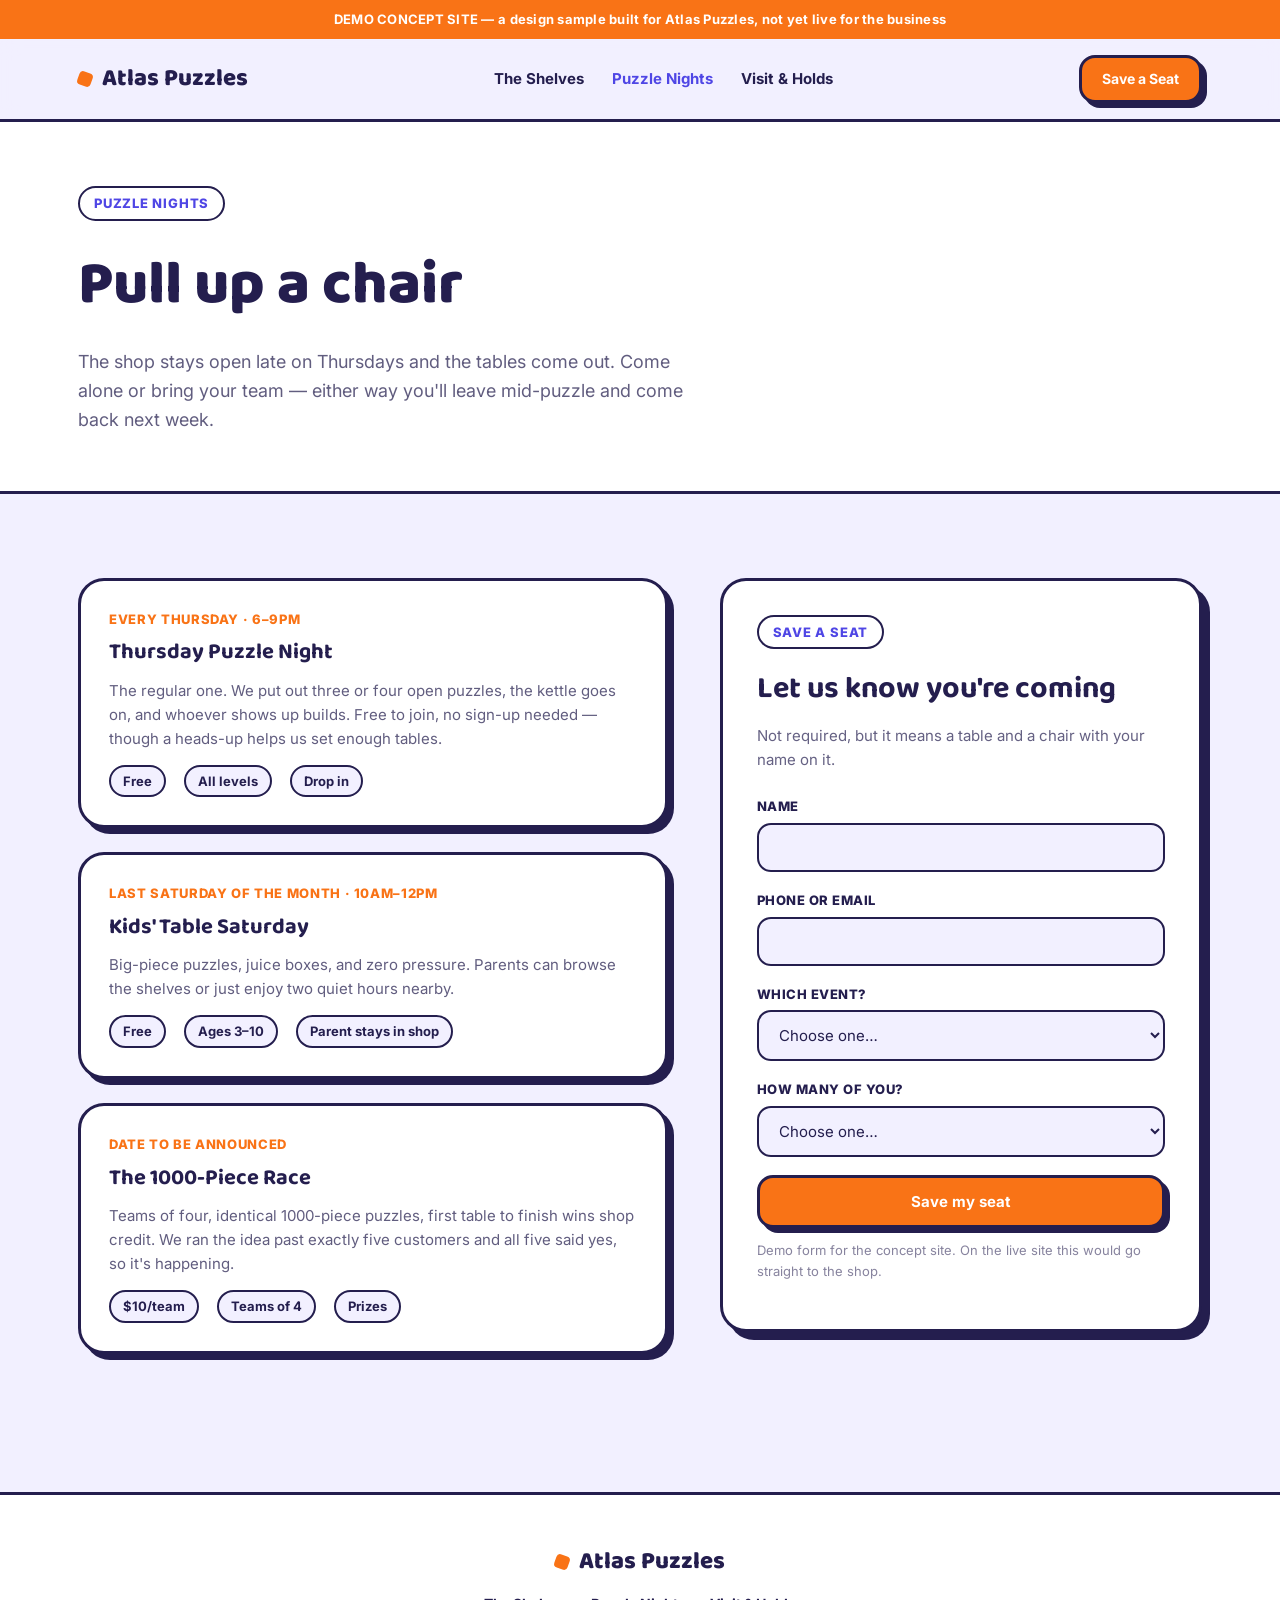
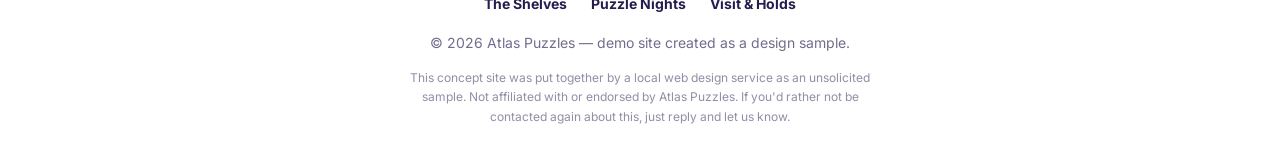
==== events.html @ 8374a34e "Expand to full multi-page site with booking flow and real photography Co-Authored-By: Claude Fable 5" ====
<!DOCTYPE html>
<html lang="en">
<head>
<meta charset="UTF-8" />
<meta name="viewport" content="width=device-width, initial-scale=1" />
<title>Puzzle Nights | Atlas Puzzles, Kelowna BC</title>
<meta name="description" content="Weekly puzzle nights and events at Atlas Puzzles on Tutt St in Kelowna. Save a seat at the table." />
<link rel="stylesheet" href="styles.css" />
<style>
  .events-grid{display:grid;grid-template-columns:1.1fr .9fr;gap:52px;align-items:start;}
  .event-card{background:#fff;border:3px solid var(--ink);border-radius:var(--r);box-shadow:6px 6px 0 var(--ink);padding:28px;margin-bottom:24px;}
  .event-card .when{font-size:13px;font-weight:800;text-transform:uppercase;letter-spacing:.05em;color:var(--sun);margin-bottom:6px;}
  .event-card h3{margin:0 0 8px;font-size:22px;}
  .event-card p{margin:0;font-size:15px;color:rgba(36,30,78,.72);}
  .event-card .meta{display:flex;gap:18px;margin-top:14px;font-size:13px;font-weight:700;flex-wrap:wrap;}
  .event-card .meta span{background:var(--bg);border:2px solid var(--ink);border-radius:100px;padding:4px 12px;}
  @media (max-width:860px){.events-grid{grid-template-columns:1fr;}}
</style>
</head>
<body>
  <div class="demo-banner">DEMO CONCEPT SITE — a design sample built for Atlas Puzzles, not yet live for the business</div>

  <header>
    <div class="wrap">
      <nav>
        <a class="logo" href="index.html"><span class="dot"></span>Atlas Puzzles</a>
        <ul>
          <li><a href="shop.html">The Shelves</a></li>
          <li><a class="active" href="events.html">Puzzle Nights</a></li>
          <li><a href="visit.html">Visit &amp; Holds</a></li>
        </ul>
        <a class="btn" href="#rsvp" style="padding:10px 20px;font-size:14px;">Save a Seat</a>
      </nav>
    </div>
  </header>

  <div class="page-hero">
    <div class="wrap">
      <span class="eyebrow">Puzzle nights</span>
      <h1>Pull up a chair</h1>
      <p>The shop stays open late on Thursdays and the tables come out. Come alone or bring your team — either way you'll leave mid-puzzle and come back next week.</p>
    </div>
  </div>

  <div class="wrap">
    <section class="events-grid">
      <div>
        <div class="event-card">
          <div class="when">Every Thursday · 6–9pm</div>
          <h3>Thursday Puzzle Night</h3>
          <p>The regular one. We put out three or four open puzzles, the kettle goes on, and whoever shows up builds. Free to join, no sign-up needed — though a heads-up helps us set enough tables.</p>
          <div class="meta"><span>Free</span><span>All levels</span><span>Drop in</span></div>
        </div>
        <div class="event-card">
          <div class="when">Last Saturday of the month · 10am–12pm</div>
          <h3>Kids' Table Saturday</h3>
          <p>Big-piece puzzles, juice boxes, and zero pressure. Parents can browse the shelves or just enjoy two quiet hours nearby.</p>
          <div class="meta"><span>Free</span><span>Ages 3–10</span><span>Parent stays in shop</span></div>
        </div>
        <div class="event-card">
          <div class="when">Date to be announced</div>
          <h3>The 1000-Piece Race</h3>
          <p>Teams of four, identical 1000-piece puzzles, first table to finish wins shop credit. We ran the idea past exactly five customers and all five said yes, so it's happening.</p>
          <div class="meta"><span>$10/team</span><span>Teams of 4</span><span>Prizes</span></div>
        </div>
      </div>

      <div id="rsvp">
        <div class="form">
          <span class="eyebrow">Save a seat</span>
          <h2 style="margin:0 0 10px;font-size:clamp(1.4rem,2.4vw,1.9rem);">Let us know you're coming</h2>
          <p style="margin:0 0 24px;font-size:15px;color:rgba(36,30,78,.7);">Not required, but it means a table and a chair with your name on it.</p>
          <div class="form-success" id="ok">Seat saved! See you Thursday. <em>(Demo form — nothing was actually sent.)</em></div>
          <form onsubmit="event.preventDefault();document.getElementById('ok').style.display='block';this.reset();">
            <label for="name">Name</label>
            <input id="name" type="text" autocomplete="name" required />
            <label for="phone">Phone or email</label>
            <input id="phone" type="text" required />
            <label for="event">Which event?</label>
            <select id="event" required>
              <option value="">Choose one…</option>
              <option>Thursday Puzzle Night</option>
              <option>Kids' Table Saturday</option>
              <option>The 1000-Piece Race (waitlist)</option>
            </select>
            <label for="count">How many of you?</label>
            <select id="count" required>
              <option value="">Choose one…</option>
              <option>Just me</option><option>2</option><option>3</option><option>4+</option>
            </select>
            <button class="btn" type="submit" style="width:100%;justify-content:center;">Save my seat</button>
          </form>
          <p class="form-note">Demo form for the concept site. On the live site this would go straight to the shop.</p>
        </div>
      </div>
    </section>
  </div>

  <footer>
    <div class="wrap">
      <a class="logo" href="index.html"><span class="dot"></span>Atlas Puzzles</a>
      <div class="footer-links">
        <a href="shop.html">The Shelves</a><a href="events.html">Puzzle Nights</a><a href="visit.html">Visit &amp; Holds</a>
      </div>
      <p>&copy; 2026 Atlas Puzzles — demo site created as a design sample.</p>
      <p class="fine">This concept site was put together by a local web design service as an unsolicited sample. Not affiliated with or endorsed by Atlas Puzzles. If you'd rather not be contacted again about this, just reply and let us know.</p>
    </div>
  </footer>
</body>
</html>
---- styles.css ----
@import url('https://fonts.googleapis.com/css2?family=Baloo+2:wght@500;600;700;800&family=Inter:wght@400;500;600;700&display=swap');

:root{
  --indigo:#4F46E5; --sky:#818CF8; --sun:#F97316; --mint:#34D399;
  --bg:#F2F0FF; --ink:#241E4E; --paper:#FFFFFF; --r:26px;
}
*{box-sizing:border-box;}
html{scroll-behavior:smooth;}
body{margin:0;font-family:'Inter',sans-serif;background:var(--bg);color:var(--ink);line-height:1.6;-webkit-font-smoothing:antialiased;}
h1,h2,h3,.display{font-family:'Baloo 2',sans-serif;}
a{color:inherit;}
img{display:block;max-width:100%;}

.demo-banner{background:var(--sun);color:#fff;text-align:center;font-size:13px;padding:9px 16px;font-weight:700;letter-spacing:.02em;}
.wrap{max-width:1180px;margin:0 auto;padding:0 28px;}

header{position:sticky;top:0;background:rgba(242,240,255,.88);backdrop-filter:blur(10px);z-index:30;border-bottom:3px solid var(--ink);}
nav{display:flex;align-items:center;justify-content:space-between;padding:16px 0;}
.logo{font-family:'Baloo 2',sans-serif;font-weight:800;font-size:24px;display:flex;align-items:center;gap:10px;text-decoration:none;}
.logo .dot{width:14px;height:14px;background:var(--sun);border-radius:4px;transform:rotate(20deg);display:inline-block;}
nav ul{list-style:none;display:flex;gap:28px;margin:0;padding:0;}
nav ul a{text-decoration:none;font-weight:700;font-size:15px;}
nav ul a:hover,nav ul a.active{color:var(--indigo);}

.btn{display:inline-flex;align-items:center;gap:8px;background:var(--sun);color:#fff;font-weight:700;font-size:15px;padding:14px 26px;border-radius:16px;text-decoration:none;cursor:pointer;border:3px solid var(--ink);box-shadow:5px 5px 0 var(--ink);transition:transform .15s ease, box-shadow .15s ease;font-family:'Inter',sans-serif;}
.btn:hover{transform:translate(-2px,-2px);box-shadow:7px 7px 0 var(--ink);}
.btn:active{transform:translate(2px,2px);box-shadow:2px 2px 0 var(--ink);}
.btn.alt{background:var(--indigo);}
.btn.white{background:#fff;color:var(--ink);}
.btn.mint{background:var(--mint);color:var(--ink);}
.btn:focus-visible{outline:3px solid var(--mint);outline-offset:3px;}

section{padding:84px 0;}
.eyebrow{display:inline-block;font-size:13px;font-weight:800;letter-spacing:.06em;text-transform:uppercase;color:var(--indigo);background:#fff;border:2px solid var(--ink);border-radius:100px;padding:5px 14px;margin-bottom:16px;}
.section-head{max-width:620px;margin:0 auto 48px;text-align:center;}
.section-head.left{margin:0 0 48px;text-align:left;}
.section-head h2{font-size:clamp(1.9rem,3.4vw,2.7rem);font-weight:800;margin:0 0 12px;}
.section-head p{font-size:17px;color:rgba(36,30,78,.7);margin:0;}

.page-hero{padding:64px 0 56px;border-bottom:3px solid var(--ink);background:#fff;}
.page-hero h1{font-size:clamp(2.3rem,5vw,3.8rem);font-weight:800;margin:0 0 14px;}
.page-hero p{font-size:18px;max-width:56ch;color:rgba(36,30,78,.72);margin:0;}

.card{background:var(--paper);border:3px solid var(--ink);border-radius:var(--r);box-shadow:6px 6px 0 var(--ink);overflow:hidden;transition:transform .2s ease, box-shadow .2s ease;}
.card:hover{transform:translate(-3px,-3px);box-shadow:9px 9px 0 var(--ink);}
.card img{width:100%;height:190px;object-fit:cover;border-bottom:3px solid var(--ink);}
.card-body{padding:22px;}
.card h3{margin:0 0 8px;font-size:20px;}
.card p{margin:0;font-size:15px;color:rgba(36,30,78,.7);}
.tag{display:inline-block;font-size:12px;font-weight:700;background:var(--mint);border:2px solid var(--ink);border-radius:100px;padding:3px 10px;margin-bottom:10px;}
.tag.orange{background:var(--sun);color:#fff;}
.tag.sky{background:var(--sky);color:#fff;}
.price{font-family:'Baloo 2',sans-serif;font-weight:800;font-size:18px;color:var(--indigo);}

.form{background:#fff;border:3px solid var(--ink);border-radius:var(--r);box-shadow:8px 8px 0 var(--ink);padding:34px;}
.form label{display:block;font-size:13px;font-weight:800;letter-spacing:.04em;text-transform:uppercase;margin:0 0 6px;}
.form input,.form select,.form textarea{width:100%;padding:13px 16px;border:2.5px solid var(--ink);border-radius:14px;font-family:'Inter',sans-serif;font-size:15px;background:var(--bg);color:var(--ink);margin-bottom:18px;}
.form input:focus,.form select:focus,.form textarea:focus{outline:3px solid var(--sky);}
.form-note{font-size:13px;color:rgba(36,30,78,.55);margin-top:12px;}
.form-success{display:none;background:#DFF7EC;border:2.5px solid var(--ink);border-radius:14px;padding:16px;font-weight:700;margin-bottom:18px;}

table{width:100%;border-collapse:collapse;font-size:15px;}
th,td{text-align:left;padding:13px 16px;border-bottom:2px solid rgba(36,30,78,.12);}
th{font-family:'Baloo 2',sans-serif;font-size:16px;color:var(--indigo);}

footer{padding:48px 0 38px;text-align:center;border-top:3px solid var(--ink);margin-top:30px;background:#fff;}
footer .logo{justify-content:center;display:flex;margin-bottom:12px;}
.footer-links{display:flex;gap:24px;justify-content:center;margin-bottom:16px;font-size:14px;font-weight:700;}
.footer-links a{text-decoration:none;}
.footer-links a:hover{color:var(--indigo);}
footer p{font-size:14px;color:rgba(36,30,78,.65);margin:6px 0;}
footer .fine{font-size:12px;max-width:60ch;margin:14px auto 0;color:rgba(36,30,78,.5);}

.map-embed{border:3px solid var(--ink);border-radius:var(--r);width:100%;height:360px;box-shadow:6px 6px 0 var(--ink);}

@media (max-width:860px){
  nav ul{display:none;}
  section{padding:56px 0;}
}
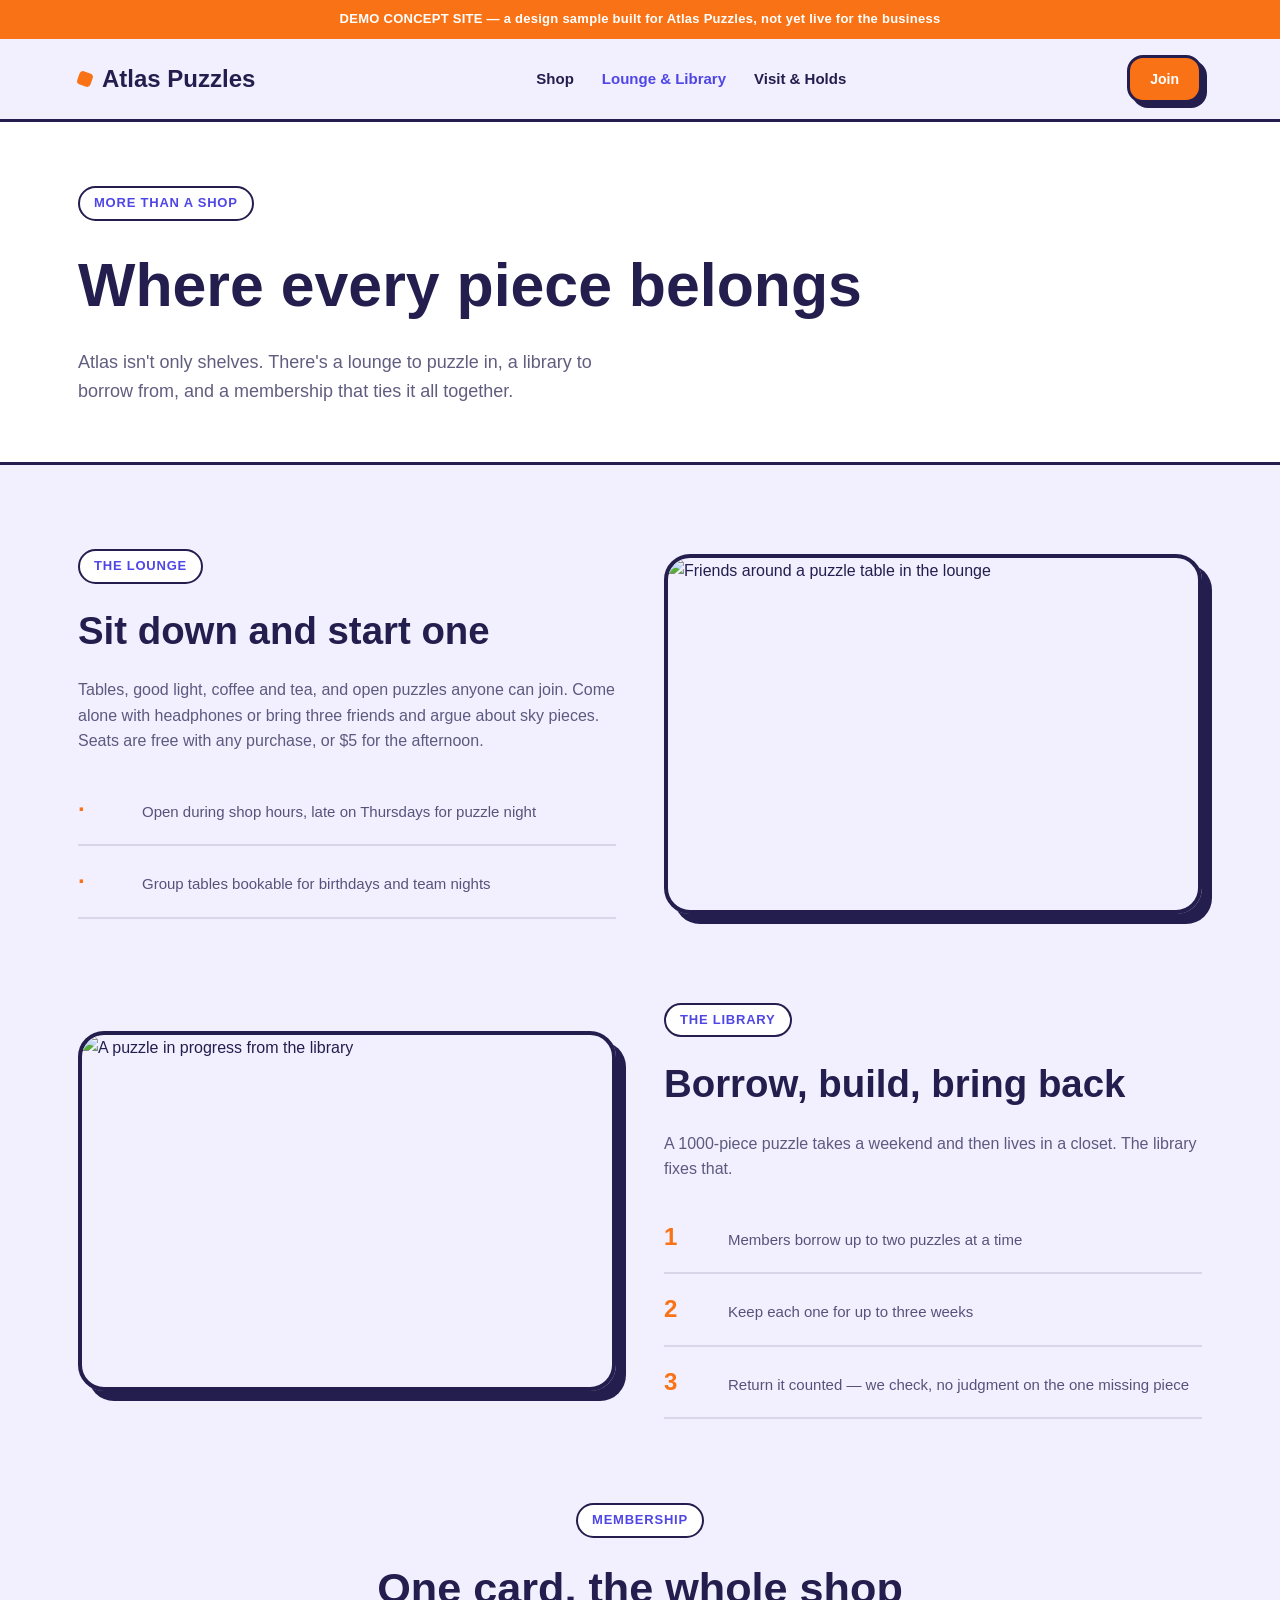
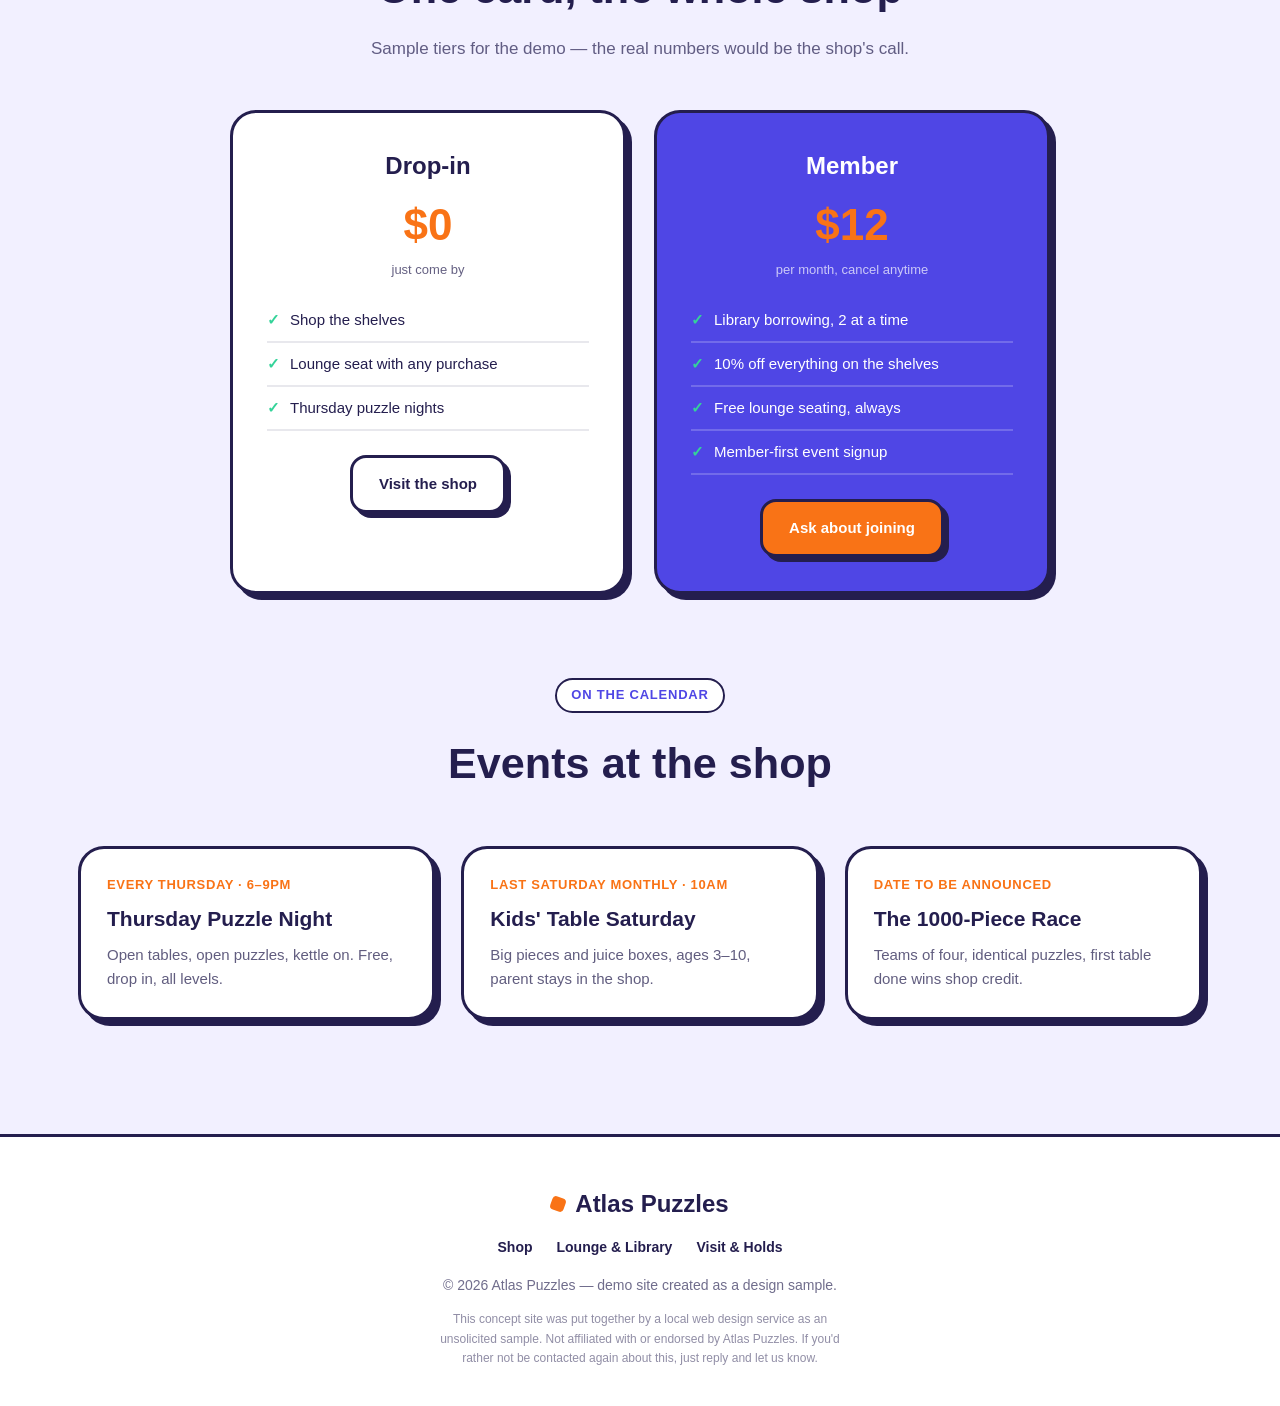
==== commit 4cf237ce: "Replicate competitor patterns: interactive ordering, catalogue filters, slot-picker booking Co-Autho" ====
--- a/events.html
+++ b/events.html
@@ -2,109 +2,11 @@
 <html lang="en">
 <head>
 <meta charset="UTF-8" />
-<meta name="viewport" content="width=device-width, initial-scale=1" />
-<title>Puzzle Nights | Atlas Puzzles, Kelowna BC</title>
-<meta name="description" content="Weekly puzzle nights and events at Atlas Puzzles on Tutt St in Kelowna. Save a seat at the table." />
-<link rel="stylesheet" href="styles.css" />
-<style>
-  .events-grid{display:grid;grid-template-columns:1.1fr .9fr;gap:52px;align-items:start;}
-  .event-card{background:#fff;border:3px solid var(--ink);border-radius:var(--r);box-shadow:6px 6px 0 var(--ink);padding:28px;margin-bottom:24px;}
-  .event-card .when{font-size:13px;font-weight:800;text-transform:uppercase;letter-spacing:.05em;color:var(--sun);margin-bottom:6px;}
-  .event-card h3{margin:0 0 8px;font-size:22px;}
-  .event-card p{margin:0;font-size:15px;color:rgba(36,30,78,.72);}
-  .event-card .meta{display:flex;gap:18px;margin-top:14px;font-size:13px;font-weight:700;flex-wrap:wrap;}
-  .event-card .meta span{background:var(--bg);border:2px solid var(--ink);border-radius:100px;padding:4px 12px;}
-  @media (max-width:860px){.events-grid{grid-template-columns:1fr;}}
-</style>
+<meta http-equiv="refresh" content="0; url=lounge.html" />
+<title>Redirecting…</title>
+<link rel="canonical" href="lounge.html" />
 </head>
 <body>
-  <div class="demo-banner">DEMO CONCEPT SITE — a design sample built for Atlas Puzzles, not yet live for the business</div>
-
-  <header>
-    <div class="wrap">
-      <nav>
-        <a class="logo" href="index.html"><span class="dot"></span>Atlas Puzzles</a>
-        <ul>
-          <li><a href="shop.html">The Shelves</a></li>
-          <li><a class="active" href="events.html">Puzzle Nights</a></li>
-          <li><a href="visit.html">Visit &amp; Holds</a></li>
-        </ul>
-        <a class="btn" href="#rsvp" style="padding:10px 20px;font-size:14px;">Save a Seat</a>
-      </nav>
-    </div>
-  </header>
-
-  <div class="page-hero">
-    <div class="wrap">
-      <span class="eyebrow">Puzzle nights</span>
-      <h1>Pull up a chair</h1>
-      <p>The shop stays open late on Thursdays and the tables come out. Come alone or bring your team — either way you'll leave mid-puzzle and come back next week.</p>
-    </div>
-  </div>
-
-  <div class="wrap">
-    <section class="events-grid">
-      <div>
-        <div class="event-card">
-          <div class="when">Every Thursday · 6–9pm</div>
-          <h3>Thursday Puzzle Night</h3>
-          <p>The regular one. We put out three or four open puzzles, the kettle goes on, and whoever shows up builds. Free to join, no sign-up needed — though a heads-up helps us set enough tables.</p>
-          <div class="meta"><span>Free</span><span>All levels</span><span>Drop in</span></div>
-        </div>
-        <div class="event-card">
-          <div class="when">Last Saturday of the month · 10am–12pm</div>
-          <h3>Kids' Table Saturday</h3>
-          <p>Big-piece puzzles, juice boxes, and zero pressure. Parents can browse the shelves or just enjoy two quiet hours nearby.</p>
-          <div class="meta"><span>Free</span><span>Ages 3–10</span><span>Parent stays in shop</span></div>
-        </div>
-        <div class="event-card">
-          <div class="when">Date to be announced</div>
-          <h3>The 1000-Piece Race</h3>
-          <p>Teams of four, identical 1000-piece puzzles, first table to finish wins shop credit. We ran the idea past exactly five customers and all five said yes, so it's happening.</p>
-          <div class="meta"><span>$10/team</span><span>Teams of 4</span><span>Prizes</span></div>
-        </div>
-      </div>
-
-      <div id="rsvp">
-        <div class="form">
-          <span class="eyebrow">Save a seat</span>
-          <h2 style="margin:0 0 10px;font-size:clamp(1.4rem,2.4vw,1.9rem);">Let us know you're coming</h2>
-          <p style="margin:0 0 24px;font-size:15px;color:rgba(36,30,78,.7);">Not required, but it means a table and a chair with your name on it.</p>
-          <div class="form-success" id="ok">Seat saved! See you Thursday. <em>(Demo form — nothing was actually sent.)</em></div>
-          <form onsubmit="event.preventDefault();document.getElementById('ok').style.display='block';this.reset();">
-            <label for="name">Name</label>
-            <input id="name" type="text" autocomplete="name" required />
-            <label for="phone">Phone or email</label>
-            <input id="phone" type="text" required />
-            <label for="event">Which event?</label>
-            <select id="event" required>
-              <option value="">Choose one…</option>
-              <option>Thursday Puzzle Night</option>
-              <option>Kids' Table Saturday</option>
-              <option>The 1000-Piece Race (waitlist)</option>
-            </select>
-            <label for="count">How many of you?</label>
-            <select id="count" required>
-              <option value="">Choose one…</option>
-              <option>Just me</option><option>2</option><option>3</option><option>4+</option>
-            </select>
-            <button class="btn" type="submit" style="width:100%;justify-content:center;">Save my seat</button>
-          </form>
-          <p class="form-note">Demo form for the concept site. On the live site this would go straight to the shop.</p>
-        </div>
-      </div>
-    </section>
-  </div>
-
-  <footer>
-    <div class="wrap">
-      <a class="logo" href="index.html"><span class="dot"></span>Atlas Puzzles</a>
-      <div class="footer-links">
-        <a href="shop.html">The Shelves</a><a href="events.html">Puzzle Nights</a><a href="visit.html">Visit &amp; Holds</a>
-      </div>
-      <p>&copy; 2026 Atlas Puzzles — demo site created as a design sample.</p>
-      <p class="fine">This concept site was put together by a local web design service as an unsolicited sample. Not affiliated with or endorsed by Atlas Puzzles. If you'd rather not be contacted again about this, just reply and let us know.</p>
-    </div>
-  </footer>
+<p>Events now live on the <a href="lounge.html">Lounge &amp; Library page</a>.</p>
 </body>
 </html>
